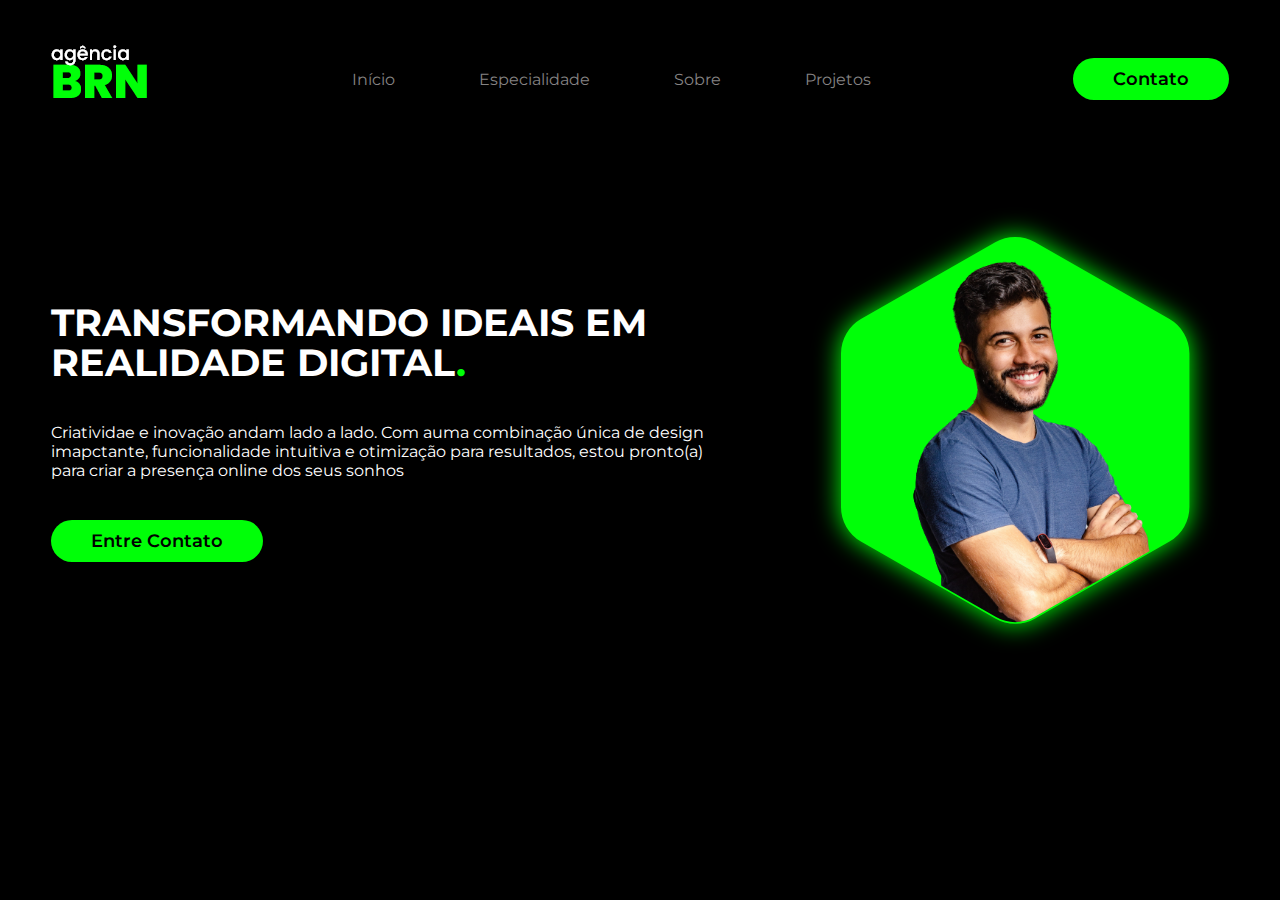
==== portfolio/index.html @ 54b54520 "portfolio" ====
<!DOCTYPE html>
<html lang="pt-br">
<head>
    <meta charset="UTF-8">
    <meta name="viewport" content="width=device-width, initial-scale=1.0">
    <meta name="description" content="Portfolio">
    <link rel="stylesheet" href="css/style.css">
    <title>Portfolio</title>
</head>
<body>
    <header>
        <div class="interface">
            <div class="logo">
                <a href="">
                     <img src="img/logo.png" alt="logo">
                </a>    
            </div><!--logo-->
            <nav class="menu-desktop">
                <ul>
                    <li><a href="#">Início</a></li>
                    <li><a href="#">Especialidade</a></li>
                    <li><a href="#">Sobre</a></li>
                    <li><a href="#">Projetos</a></li>
                </ul>
            </nav><!--menu-desktop-->
            <div class="btn-contato">
                <a href="#">
                    <button>Contato</button>
                </a>
            </div>
        </div><!--interface-->
    </header>   
    <main>
        <section class="topo-do-site">
            <div class="interface">
                <div class="flex">
                    <div class="txt-topo-site">
                        <h1>TRANSFORMANDO IDEAIS EM REALIDADE DIGITAL<span>.</span></h1>
                        <p>Criatividae e inovação andam lado a lado. Com auma combinação única de design imapctante, funcionalidade intuitiva e otimização para resultados, estou pronto(a) para criar a presença online dos seus sonhos</p>
                        <div class="btn-contato">
                            <a href="#">
                                <button>Entre Contato</button>
                            </a>
                        </div>
                    </div><!--txt-topo-site-->
                    <div class="img-topo-site">
                        <img src="img/pessoa.png" alt="logo">
                    </div><!--img-topo-site-->
                </div><!--flex-->
            </div><!--interface"-->
        </section><!--topo-do-site-->
    </main>
</body>
</html>
---- portfolio/css/style.css ----
@import url('https://fonts.googleapis.com/css2?family=Montserrat:ital,wght@0,100..900;1,100..900&display=swap');
/* estilo geral */
* {
    margin: 0;
    padding: 0;
    box-sizing: border-box;
    font-family: "Montserrat", sans-serif;
}

body {
    background-color: #000;
    height: 100vh;
}

.interface {
    max-width: 1280px;
    margin: 0 auto;
}

.flex {
    display: flex;
}

.btn-contato button {
    padding: 10px 40px;
    font-size: 18px;
    font-weight: 600;
    background-color: #00FF08;
    border: none;
    border-radius: 30px;
    cursor: pointer; 
    transition: .2s;
}
.btn-contato button:hover{
    box-shadow: 0px 0px 8px #00FF08;
    transform: scale(1.05);
}

/* estilo do cabeçalho */
header {
    padding: 40px 4%;
}

header > .interface {
    display: flex;
    align-items: center;
    justify-content: space-between;
}

header nav ul {
    list-style-type: none;
}

header nav ul li {
    display: inline-block;
    padding: 0 40px;
}

header a {
    display: inline-block;
    color: #858383;
    text-decoration: none;
    transition: .2s;
}

header a:hover {
    color: #fff;
    transform: scale(1.05);
}

/* estilo do topo do site */
section.topo-do-site {
    padding: 40px 4%;
}

section.topo-do-site .flex {
    align-items: center;
    justify-content: center;
    gap: 90px;
}

.txt-topo-site h1 {
    color: #fff;
    font-size: 38px;
    line-height: 40px;
}

.txt-topo-site h1  span{
    color: #00FF08;
}

.txt-topo-site p {
    color: #fff;
    margin:40px 0;
}

.topo-do-site .img-topo-site {
    position: relative;
    animation: flutuar 2s ease-in-out infinite alternate;
}

@keyframes flutuar {
    0% {
        top: 0;
    }
    100% {
        top: 30px;
    }
}
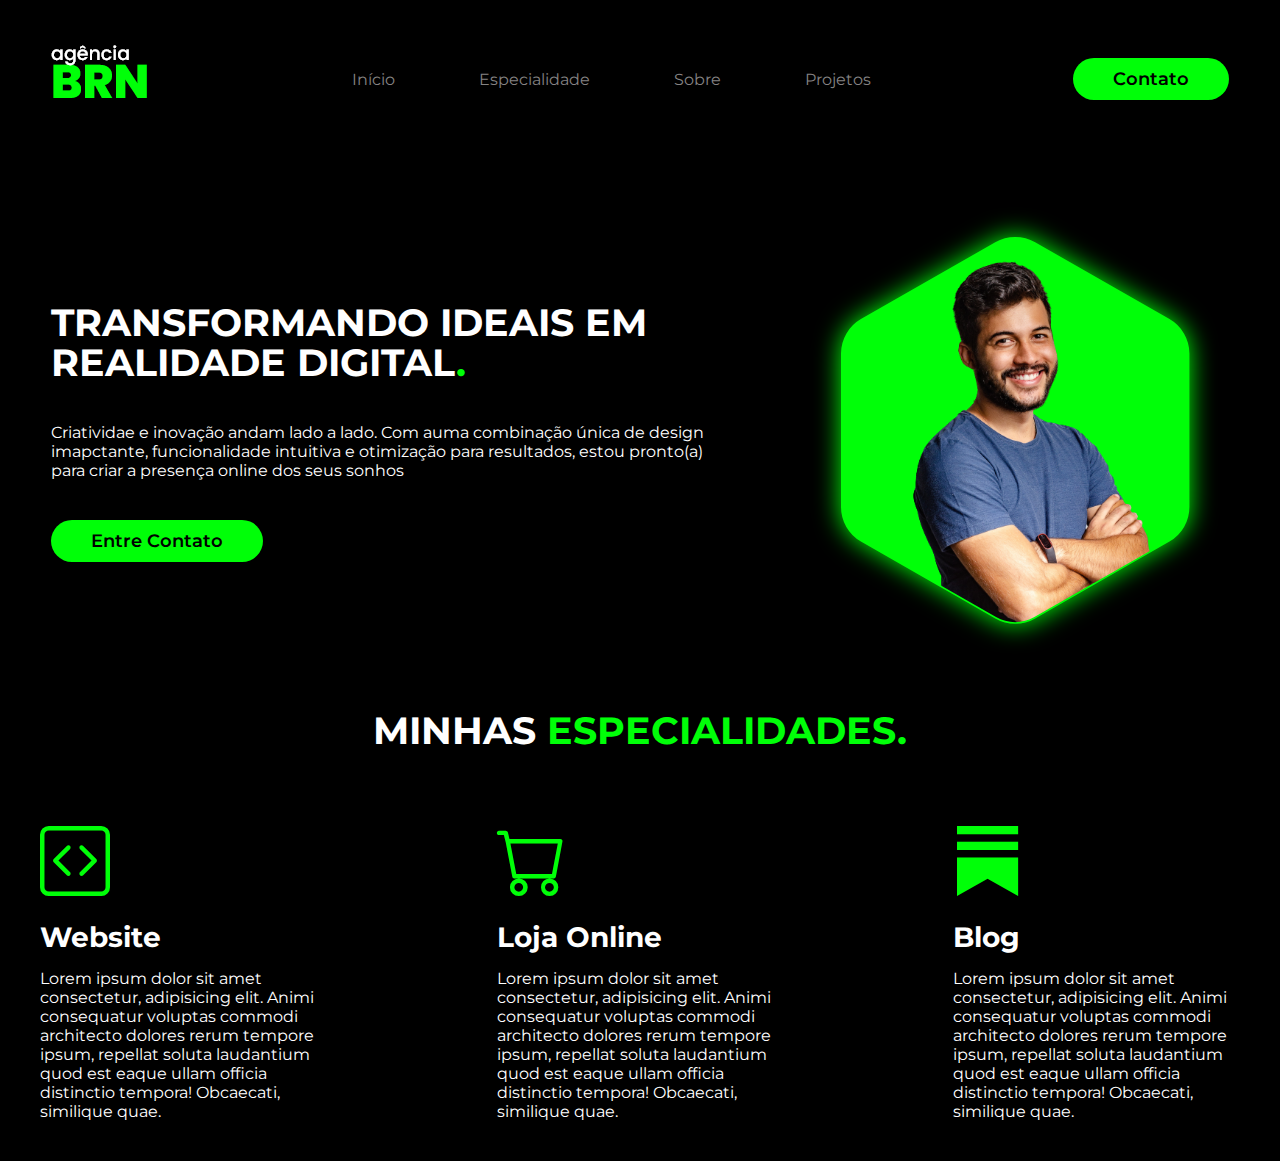
==== commit 22cf7ef3: "portfolio" ====
--- a/portfolio/index.html
+++ b/portfolio/index.html
@@ -49,6 +49,30 @@
                 </div><!--flex-->
             </div><!--interface"-->
         </section><!--topo-do-site-->
+        <sectcion class="especialidades">
+            <div class="interface">
+                <h2 class="titulo">MINHAS <span>ESPECIALIDADES.</span></h2>
+                <div class="flex">
+                    <div class="especialidades-box">
+                        <i class="bi bi-code-square"></i>
+                        <h3>Website</h3>
+                        <p>Lorem ipsum dolor sit amet consectetur, adipisicing elit. Animi consequatur voluptas commodi architecto dolores rerum tempore ipsum, repellat soluta laudantium quod est eaque ullam officia distinctio tempora! Obcaecati, similique quae.</p>
+                    </div><!--especialidades-box-->
+
+                    <div class="especialidades-box">
+                            <i class="bi bi-cart"></i>
+                            <h3>Loja Online</h3>
+                            <p>Lorem ipsum dolor sit amet consectetur, adipisicing elit. Animi consequatur voluptas commodi architecto dolores rerum tempore ipsum, repellat soluta laudantium quod est eaque ullam officia distinctio tempora! Obcaecati, similique quae.</p>
+                    </div><!--especialidades-box-->
+                    
+                    <div class="especialidades-box">
+                            <i class="bi bi-substack"></i>
+                            <h3>Blog</h3>
+                            <p>Lorem ipsum dolor sit amet consectetur, adipisicing elit. Animi consequatur voluptas commodi architecto dolores rerum tempore ipsum, repellat soluta laudantium quod est eaque ullam officia distinctio tempora! Obcaecati, similique quae.</p>
+                    </div><!--especialidades-box-->
+                </div><!--flex-->
+            </div><!--interface-->
+        </sectcion><!--especialidades-->
     </main>
 </body>
 </html>--- a/portfolio/css/style.css
+++ b/portfolio/css/style.css
@@ -1,4 +1,5 @@
 @import url('https://fonts.googleapis.com/css2?family=Montserrat:ital,wght@0,100..900;1,100..900&display=swap');
+@import url("https://cdn.jsdelivr.net/npm/bootstrap-icons@1.11.3/font/bootstrap-icons.min.css");
 /* estilo geral */
 * {
     margin: 0;
@@ -34,6 +35,17 @@
 .btn-contato button:hover{
     box-shadow: 0px 0px 8px #00FF08;
     transform: scale(1.05);
+}
+
+h2.titulo {
+    color: #fff;
+    font-size: 38px;
+    text-align: center;
+}
+
+h2.titulo span {
+    color: #00FF08;
+
 }
 
 /* estilo do cabeçalho */
@@ -108,7 +120,37 @@
     }
 }
 
-    
+/* estilo das especialidades */
+section.especialidades {
+    padding: 40px 4%;
+}
+
+.flex {
+    gap: 90px;
+}
+
+.especialidades .especialidades-box {
+    color: #fff;
+    padding: 40px;
+    border-radius: 20px;
+    margin-top: 25px;
+    transition: .2s;
+}
+
+.especialidades .especialidades-box:hover {
+    transform: scale(1.05);
+    box-shadow: 0 0 20px #ffffff5d;
+}
+
+.especialidades .especialidades-box i {
+    font-size: 70px;
+    color: #00FF08;
+}
+
+.especialidades .especialidades-box h3 {
+    font-size: 28px;
+    margin: 15px 0;
+}
 
 
 
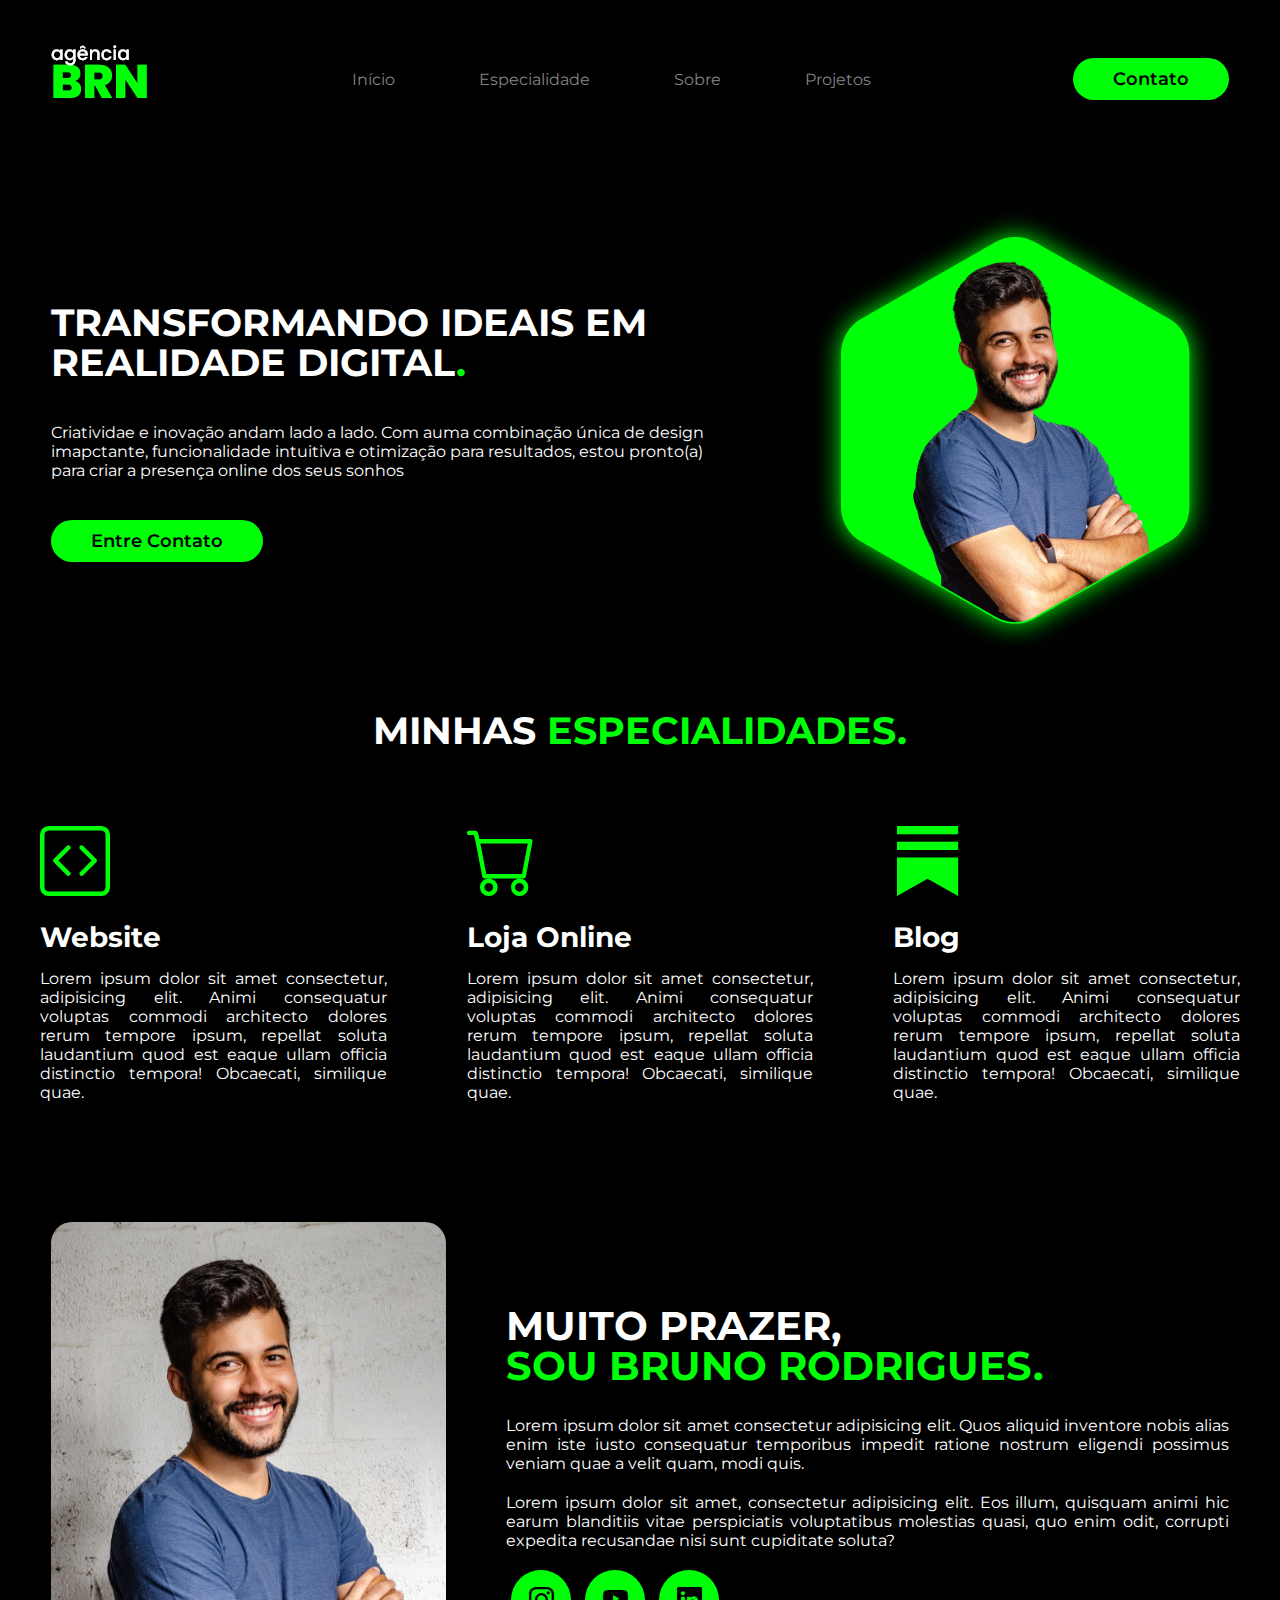
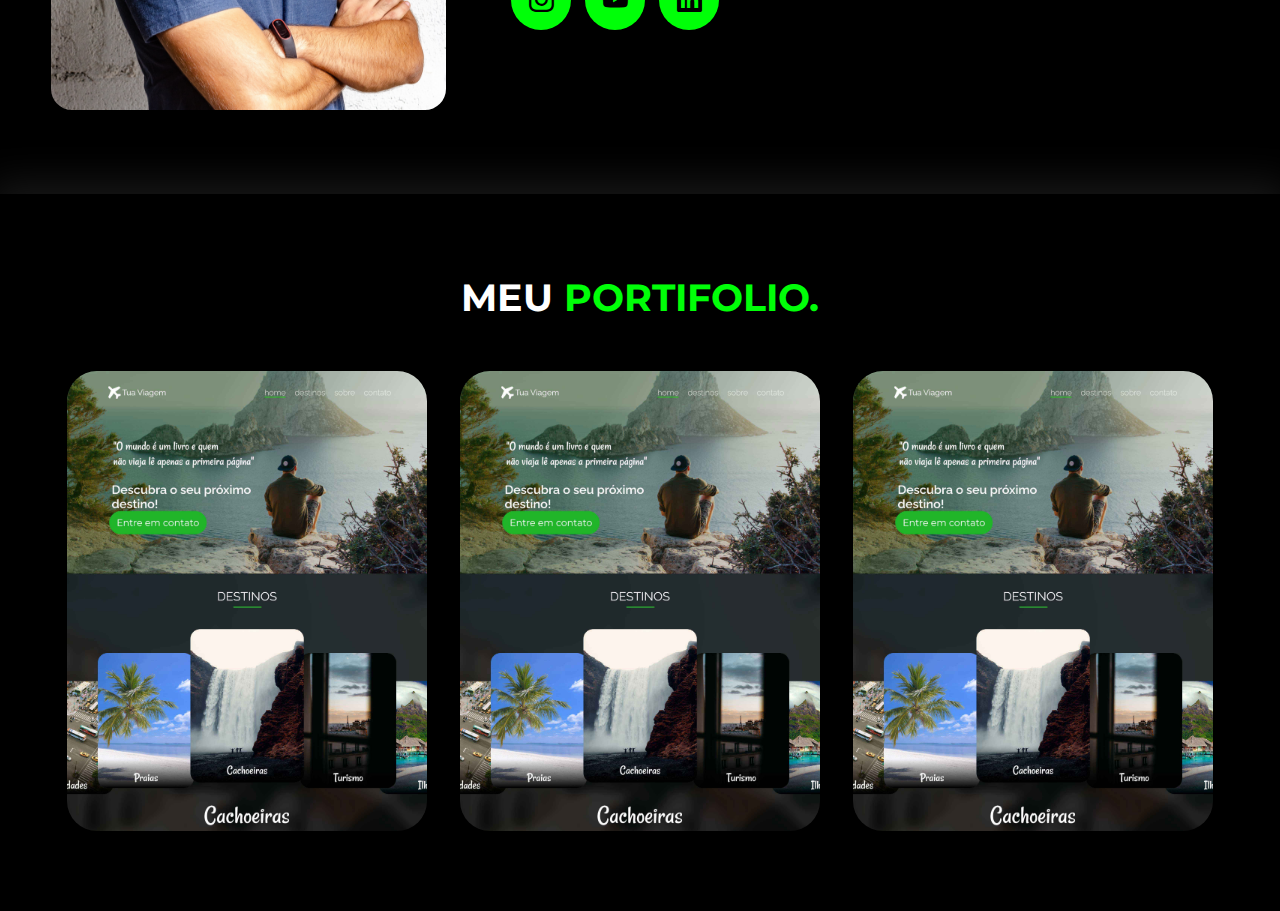
==== commit 367d098e: "portfolio" ====
--- a/portfolio/index.html
+++ b/portfolio/index.html
@@ -64,7 +64,7 @@
                             <h3>Loja Online</h3>
                             <p>Lorem ipsum dolor sit amet consectetur, adipisicing elit. Animi consequatur voluptas commodi architecto dolores rerum tempore ipsum, repellat soluta laudantium quod est eaque ullam officia distinctio tempora! Obcaecati, similique quae.</p>
                     </div><!--especialidades-box-->
-                    
+
                     <div class="especialidades-box">
                             <i class="bi bi-substack"></i>
                             <h3>Blog</h3>
@@ -73,6 +73,41 @@
                 </div><!--flex-->
             </div><!--interface-->
         </sectcion><!--especialidades-->
+        <section class="sobre">
+            <div class="interface">
+                <div class="flex">
+                    <div class="img-sobre">
+                        <img src="img/foto.png" alt="foto">
+                    </div><!--img-sobre-->
+                    <div class="txt-sobre">
+                        <h2>MUITO PRAZER, <span>SOU BRUNO RODRIGUES.</span></h2>
+                        <p>Lorem ipsum dolor sit amet consectetur adipisicing elit. Quos aliquid inventore nobis alias enim iste iusto consequatur temporibus impedit ratione nostrum eligendi possimus veniam quae a velit quam, modi quis.</p>
+                        <p>Lorem ipsum dolor sit amet, consectetur adipisicing elit. Eos illum, quisquam animi hic earum blanditiis vitae perspiciatis voluptatibus molestias quasi, quo enim odit, corrupti expedita recusandae nisi sunt cupiditate soluta?</p>
+                        <div class="btn-social">
+                            <a href="#"><button><i class="bi bi-instagram"></i></button></a>
+                            <a href="#"><button><i class="bi bi-youtube"></i></button></a>
+                            <a href="#"><button><i class="bi bi-linkedin"></i></button></a>
+                        </div><!--btn-social-->
+                    </div><!--txt-sobre-->
+                </div><!--flex-->
+            </div><!--interface-->
+        </section><!--sobre-->
+        <section class="portfolio">
+            <div class="interface">
+                <h2 class="titulo">MEU <span>PORTIFOLIO.</span></h2>
+                <div class="flex">
+                    <div class="img-port" style="background-image: url(img/imagem.jpg);">
+                        <div class="overlay">Projeto 1</div>
+                    </div><!--img-port-->
+                    <div class="img-port" style="background-image: url(img/imagem.jpg);">
+                        <div class="overlay">Projeto 2</div>
+                    </div><!--img-port-->
+                    <div class="img-port" style="background-image: url(img/imagem.jpg);">
+                        <div class="overlay">Projeto 3</div>
+                    </div><!--img-port-->
+                </div><!--flex-->
+            </div><!--interface-->
+        </section><!--portfolio-->
     </main>
 </body>
 </html>--- a/portfolio/css/style.css
+++ b/portfolio/css/style.css
@@ -32,7 +32,7 @@
     cursor: pointer; 
     transition: .2s;
 }
-.btn-contato button:hover{
+button:hover{
     box-shadow: 0px 0px 8px #00FF08;
     transform: scale(1.05);
 }
@@ -125,7 +125,7 @@
     padding: 40px 4%;
 }
 
-.flex {
+section.especialidades .flex {
     gap: 90px;
 }
 
@@ -152,5 +152,97 @@
     margin: 15px 0;
 }
 
-
-
+.especialidades .especialidades-box p {
+    text-align: justify;
+}
+
+/* estilo sobre */
+section.sobre {
+    padding: 80px 4%;
+}
+
+.sobre .txt-sobre {
+    color:#fff
+}
+
+section.sobre .flex {
+    align-items: center;
+    gap: 60px;
+}
+
+.sobre .txt-sobre h2 {
+    font-size: 40px;
+    line-height: 40px;
+    margin-bottom: 30px;
+}
+
+.sobre .txt-sobre h2 span {
+    color: #00FF08;
+    display: block;
+}
+
+.sobre .txt-sobre p {
+    margin: 20px 0;
+    text-align: justify;
+}
+
+.sobre .txt-sobre .btn-social button {
+    width: 60px;
+    height: 60px;
+    border-radius: 50%;
+    border: none;
+    background-color: #00FF08;
+    font-size: 25px;
+    cursor: pointer;
+    margin: 0 5px;
+    transition: .2s;
+}
+
+/* estilo portifolio */
+
+section.portfolio {
+    padding: 80px 4%;
+    box-shadow: 0 0 40px 10px #ffffff1a;
+}
+
+section.portfolio .flex {
+    justify-content: space-around;
+    margin-top: 50px;
+}
+
+.img-port {
+    width: 360px;
+    height: 460px;
+    background-size: cover;
+    background-position: 100% 0%;
+    transition: 8s;
+    cursor: pointer;
+    border-radius: 30px;
+    position: relative;
+}
+
+.img-port:hover {
+    background-position: 100% 100%;
+}
+
+.overlay {
+    position: absolute;
+    top: 0;
+    left: 0;
+    width: 100%;
+    height: 100%;
+    background-color: #000000a2;
+    border-radius: 30px;
+    display: flex;
+    align-items: center;
+    justify-content: center;
+    font-size: 24px;
+    font-weight: 600;
+    color: #fff;
+    opacity: 0;
+    transition: .5s;
+}
+
+.overlay:hover {
+    opacity: 1;
+}
